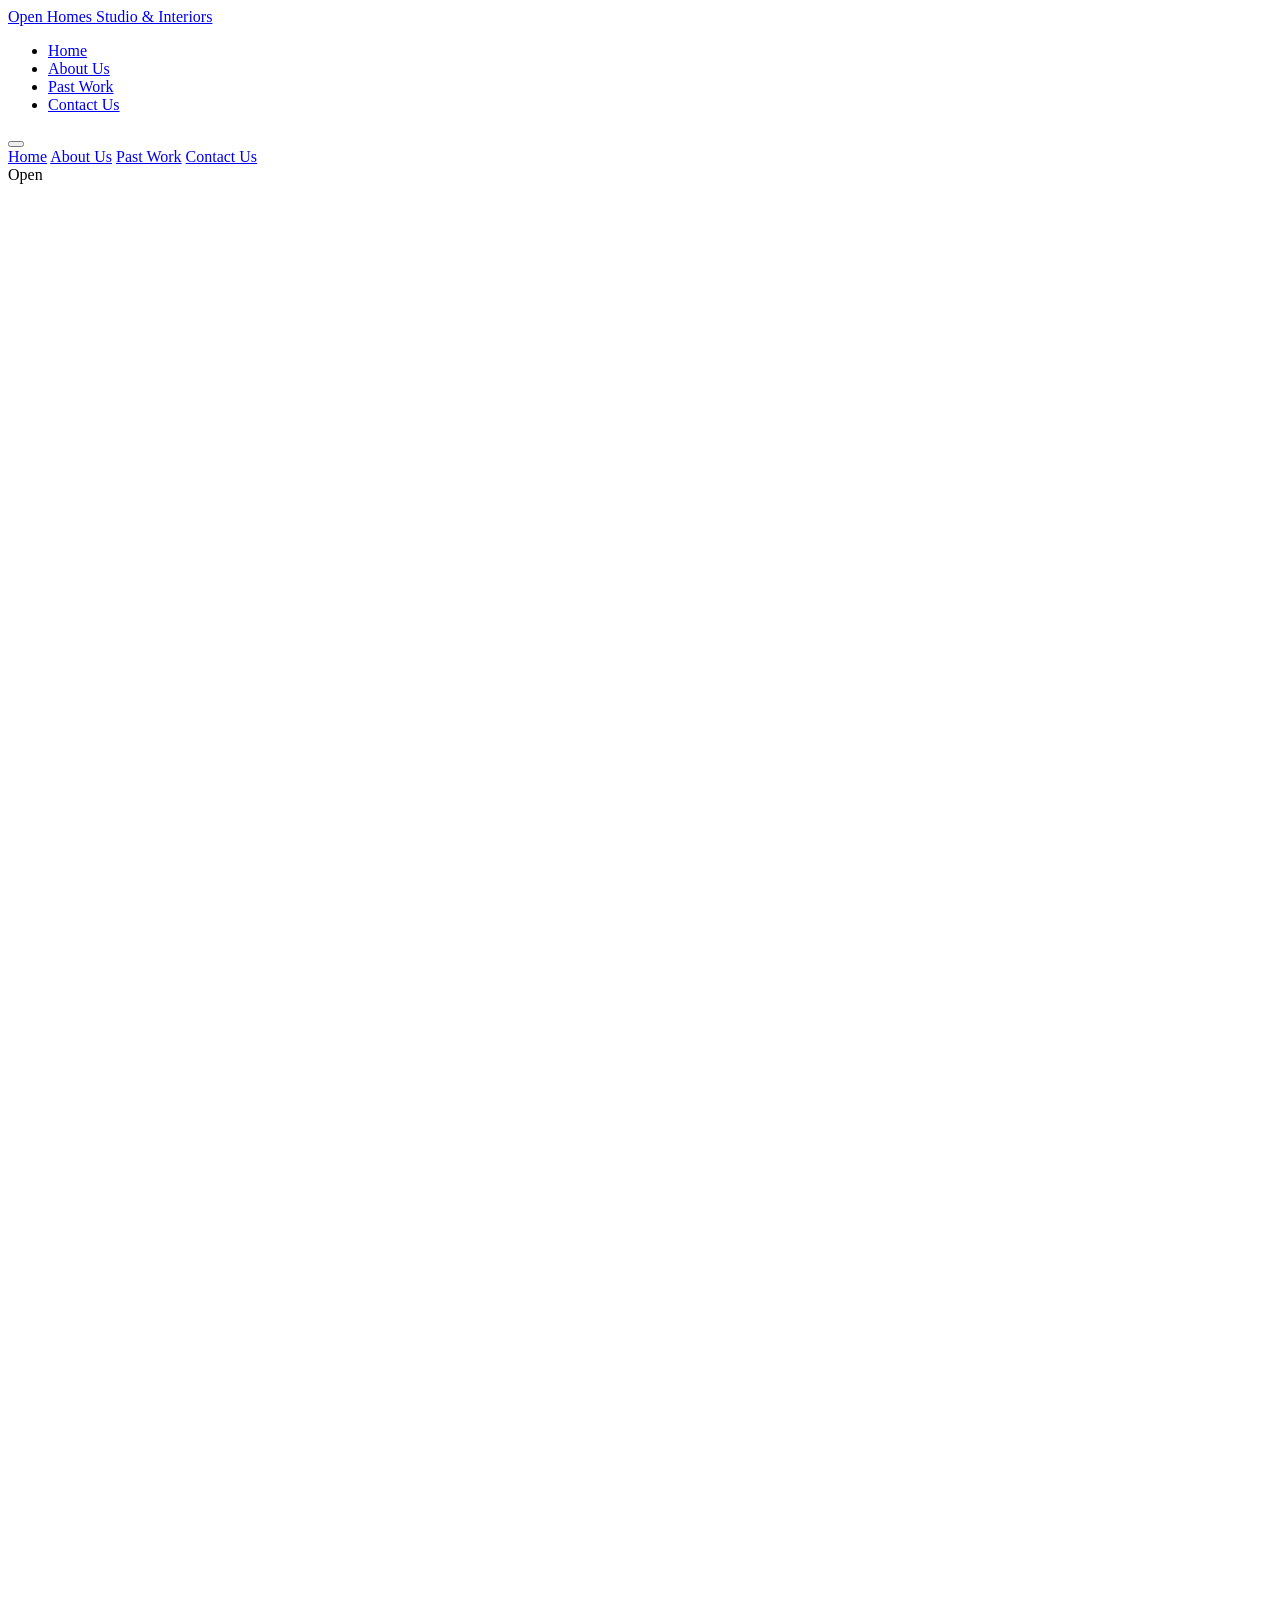
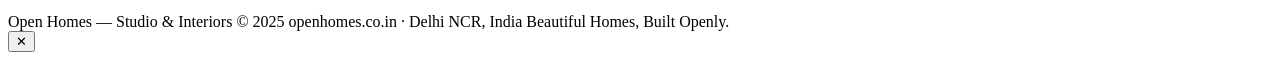
==== index.html @ 8b976450 "Add files via upload" ====
<!DOCTYPE html>
<html lang="en">
<head>
  <meta charset="UTF-8">
  <meta name="viewport" content="width=device-width, initial-scale=1.0">
  <title>Open Homes — Studio &amp; Interiors | Beautiful Homes, Built Openly</title>
  <meta name="description" content="Open Homes Studio & Interiors crafts premium, luxury and ultra-luxury home interiors in Delhi NCR. Transparent design. Beautiful homes.">
  <link rel="stylesheet" href="css/style.css">
  <style>
    .reveal { opacity: 0; transform: translateY(28px); transition: opacity 0.7s ease, transform 0.7s ease; }
    .reveal.revealed { opacity: 1; transform: none; }
  </style>
</head>
<body>

<!-- ── NAVIGATION ── -->
<nav id="mainNav">
  <a href="index.html" class="nav-brand">
    <span class="brand-name">Open Homes</span>
    <span class="brand-tag">Studio &amp; Interiors</span>
  </a>
  <ul class="nav-links">
    <li><a href="index.html">Home</a></li>
    <li><a href="about.html">About Us</a></li>
    <li><a href="work.html">Past Work</a></li>
    <li><a href="contact.html" class="nav-cta">Contact Us</a></li>
  </ul>
  <button class="nav-hamburger" id="navHamburger" aria-label="Menu">
    <span></span><span></span><span></span>
  </button>
</nav>

<div class="mobile-menu" id="mobileMenu">
  <a href="index.html">Home</a>
  <a href="about.html">About Us</a>
  <a href="work.html">Past Work</a>
  <a href="contact.html">Contact Us</a>
</div>

<!-- ══════════════════════════════════════
     SECTION 1 — STORY + GALLERY
══════════════════════════════════════ -->
<section id="home">
  <div class="hero-bg-text">Open</div>
  <div class="hero-inner">

    <!-- Left 1/3: Story -->
    <div class="hero-story reveal">
      <p class="section-eyebrow">Our Story</p>
      <h1>Design<br><span>Runs in</span><br>the Family</h1>
      <div class="threshold"></div>
      <p>
        A father-son duo with an unusual origin story. Rajiv — a Dubai-based NRI who spent decades immersed in the world of luxury living — decided to come home to India and build the house he had always dreamed of. His son Arjun, an IIT-Delhi and IIM-Ahmedabad graduate, had developed the same quiet obsession: investing in homes, renovating them, and discovering that the craft of building beautiful spaces was a calling, not a hobby.
      </p>
      <p class="mt-16">
        Together, they have executed homes for themselves — importing ultra-luxurious fittings from Dubai, guiding a team of skilled craftsmen to replicate exact designs pinned on Pinterest, and learning every nuance of what makes a home truly exceptional.
      </p>
      <div class="hero-tagline">
        <p class="big-tag">"Beautiful Homes, Built Openly."</p>
      </div>
    </div>

    <!-- Right 2/3: Gallery -->
    <div class="hero-gallery reveal" style="transition-delay:0.15s">
      <div class="gallery-card tall">
        <div class="gallery-card-img ph-1 img-placeholder">Luxury Villa — Dubai Imports</div>
        <div class="gallery-caption">
          <h4>Luxury G+2 Villa</h4>
          <p>Ultra-luxury fittings imported from Dubai</p>
        </div>
      </div>
      <div class="gallery-card">
        <div class="gallery-card-img ph-2 img-placeholder" style="aspect-ratio:4/3;display:flex;align-items:center;justify-content:center">Pinterest-perfect Bedroom</div>
        <div class="gallery-caption">
          <h4>Master Suite</h4>
          <p>Craftsmen-replicated designer details</p>
        </div>
      </div>
      <div class="gallery-card">
        <div class="gallery-card-img ph-3 img-placeholder" style="aspect-ratio:4/3;display:flex;align-items:center;justify-content:center">Open Kitchen + Island</div>
        <div class="gallery-caption">
          <h4>Modular Kitchen</h4>
          <p>Franke appliances · lacquered shutters</p>
        </div>
      </div>
    </div>

  </div>
</section>

<!-- ══════════════════════════════════════
     SECTION 2 — OFFERINGS / PACKAGES
══════════════════════════════════════ -->
<section id="offerings">
  <div class="offerings-header reveal">
    <p class="section-eyebrow">Our Offerings</p>
    <h2>Choose Your <span>Canvas</span></h2>
    <div class="threshold-center"></div>
    <p style="max-width:520px;margin:0 auto">Every home is different. Our packages are built around your space, your vision and your budget — with complete transparency at every step.</p>
  </div>

  <div class="packages-grid reveal" style="transition-delay:0.1s">

    <!-- Standard -->
    <div class="package-card">
      <p class="package-tier">Tier 01</p>
      <h3 class="package-name">Standard</h3>
      <div class="package-price">
        <strong>₹1,500 – 2,000 / sq.ft.</strong>
        Best for apartments & modest budgets
      </div>
      <ul class="package-features">
        <li>Vitrified tile flooring (living &amp; kitchen)</li>
        <li>Laminate flooring (bedrooms)</li>
        <li>Modular kitchen — basic finish</li>
        <li>Modular wardrobes (all rooms)</li>
        <li>POP false ceiling with LED cove</li>
        <li>Standard acrylic emulsion paint</li>
        <li>Bathroom — tile cladding + basic fittings</li>
        <li>TV unit + foyer design</li>
        <li>Electrical &amp; plumbing coordination</li>
        <li>Project timeline: 8–10 weeks</li>
      </ul>
      <a class="package-cta" href="contact.html">Get a Quote →</a>
    </div>

    <!-- Premium -->
    <div class="package-card featured">
      <p class="package-tier">Tier 02 — Most Popular</p>
      <h3 class="package-name">Premium</h3>
      <div class="package-price">
        <strong>₹2,000 – 3,000 / sq.ft.</strong>
        Elevated finishes, thoughtful design
      </div>
      <ul class="package-features">
        <li>Large-format vitrified / marble-look tiles</li>
        <li>Engineered wood flooring (bedrooms)</li>
        <li>Modular kitchen — premium shutters &amp; hardware</li>
        <li>Fluted or panelled wardrobe doors</li>
        <li>Gypsum false ceiling with designer profiles</li>
        <li>Luxury emulsion + feature wallpaper (1 room)</li>
        <li>Bathroom — rain shower, frameless glass, backlit mirror</li>
        <li>Custom TV feature wall</li>
        <li>Wooden wall panelling (living room)</li>
        <li>Smart switches &amp; dimmer controls</li>
        <li>3D design walkthrough included</li>
        <li>Project timeline: 10–14 weeks</li>
      </ul>
      <a class="package-cta" href="contact.html">Get a Quote →</a>
    </div>

    <!-- Luxury -->
    <div class="package-card">
      <p class="package-tier">Tier 03</p>
      <h3 class="package-name">Luxury</h3>
      <div class="package-price">
        <strong>₹4,000+ / sq.ft.</strong>
        For those who settle for nothing less
      </div>
      <ul class="package-features">
        <li>Italian / Spanish marble (Calacatta, Statuario)</li>
        <li>Solid wood or herringbone parquet (bedrooms)</li>
        <li>Bespoke modular kitchen — lacquer &amp; MDF</li>
        <li>Floor-to-ceiling custom wardrobes</li>
        <li>Coffered / cove / coffered-PU ceiling</li>
        <li>Designer paint + texture + wallpaper</li>
        <li>Bathroom — soaking tub, heated floors, luxury fittings</li>
        <li>Imported lighting (Flos, Gubi, Louis Poulsen)</li>
        <li>Motorised curtains &amp; smart home integration</li>
        <li>Dedicated project manager</li>
        <li>Lifestyle spaces: bar, gym, home theatre</li>
        <li>Project timeline: 14–20 weeks</li>
      </ul>
      <a class="package-cta" href="contact.html">Get a Quote →</a>
    </div>

    <!-- Custom -->
    <div class="package-card">
      <p class="package-tier">Tier 04</p>
      <h3 class="package-name">Custom</h3>
      <div class="package-price">
        <strong>₹20,000 / week</strong>
        Consultancy + 3D design · Build cost customised
      </div>
      <ul class="package-features">
        <li>1-week intensive design consultancy</li>
        <li>Full 3D walkthroughs &amp; mood boards</li>
        <li>Vaastu + space planning audit</li>
        <li>Material sourcing from anywhere in the world</li>
        <li>Bespoke procurement — Dubai, Italy, Spain</li>
        <li>Artisan &amp; craftsman coordination</li>
        <li>Structural / civil change planning</li>
        <li>Bill of quantities &amp; vendor quotations</li>
        <li>Build cost finalised after design sign-off</li>
        <li>Dedicated relationship manager throughout</li>
        <li>Ongoing post-completion support</li>
        <li>Timeline: as per scope</li>
      </ul>
      <a class="package-cta" href="contact.html">Book a Consultation →</a>
    </div>

  </div>
</section>

<!-- ══════════════════════════════════════
     SECTION 3 — CONTACT
══════════════════════════════════════ -->
<section id="contact-section">
  <div class="contact-inner">

    <div class="contact-info reveal">
      <p class="section-eyebrow">Let's Talk</p>
      <h2>Start Your<br>Home Story</h2>
      <div class="threshold"></div>
      <p>Whether you have a rough idea or a fully formed vision, we would love to hear about your space. We promise complete transparency — on timelines, costs and process — from the very first call.</p>

      <div class="contact-detail">
        <div class="contact-item">
          <div class="contact-icon">✉</div>
          <div class="contact-item-text">
            <strong>Email</strong>
            <span>hello@openhomes.co.in</span>
          </div>
        </div>
        <div class="contact-item">
          <div class="contact-icon">☏</div>
          <div class="contact-item-text">
            <strong>Phone / WhatsApp</strong>
            <span>+91 98XXX XXXXX</span>
          </div>
        </div>
        <div class="contact-item">
          <div class="contact-icon">◎</div>
          <div class="contact-item-text">
            <strong>Serving</strong>
            <span>Delhi · Noida · Gurgaon · Ghaziabad · NCR</span>
          </div>
        </div>
      </div>
    </div>

    <div class="contact-form reveal" style="transition-delay:0.12s" id="homeFormWrap">
      <form id="contactFormHome" novalidate>
        <div class="form-row">
          <div class="form-group">
            <label for="h-name">Your Name</label>
            <input type="text" id="h-name" name="name" placeholder="Rahul Sharma" required>
          </div>
          <div class="form-group">
            <label for="h-phone">Phone / WhatsApp</label>
            <input type="tel" id="h-phone" name="phone" placeholder="+91 98XXX XXXXX" required>
          </div>
        </div>
        <div class="form-group">
          <label for="h-email">Email</label>
          <input type="email" id="h-email" name="email" placeholder="rahul@email.com">
        </div>
        <div class="form-row">
          <div class="form-group">
            <label for="h-area">Area (sq.ft.)</label>
            <input type="text" id="h-area" name="area" placeholder="e.g. 1800 sq.ft.">
          </div>
          <div class="form-group">
            <label for="h-package">Package Interest</label>
            <select id="h-package" name="package">
              <option value="">— Select —</option>
              <option>Standard (₹1,500–2,000/sq.ft.)</option>
              <option>Premium (₹2,000–3,000/sq.ft.)</option>
              <option>Luxury (₹4,000+/sq.ft.)</option>
              <option>Custom Consultancy</option>
              <option>Not sure yet</option>
            </select>
          </div>
        </div>
        <div class="form-group">
          <label for="h-message">Tell us about your home</label>
          <textarea id="h-message" name="message" placeholder="Type of home, location, timeline, any special requirements…"></textarea>
        </div>
        <button type="submit" class="form-submit">Send Enquiry</button>
        <p class="form-note">We respond within 24 hours. No spam, ever.</p>
      </form>
      <div class="form-success">
        <p>✦ Thank you! We'll be in touch very soon.</p>
      </div>
    </div>

  </div>
</section>

<!-- ─── FOOTER ─── -->
<footer>
  <span class="footer-brand">Open Homes — Studio &amp; Interiors</span>
  <span>© 2025 openhomes.co.in · Delhi NCR, India</span>
  <span>Beautiful Homes, Built Openly.</span>
</footer>

<!-- ─── MODAL (reused on work page) ─── -->
<div class="modal-overlay" id="projectModal">
  <div class="modal">
    <button class="modal-close" onclick="closeModal()">✕</button>
    <div class="modal-hero">
      <span class="work-type" id="modalType"></span>
      <h2 id="modalTitle"></h2>
      <p id="modalDesc"></p>
    </div>
    <div class="modal-body" id="modalContent"></div>
  </div>
</div>

<script src="js/main.js"></script>
</body>
</html>
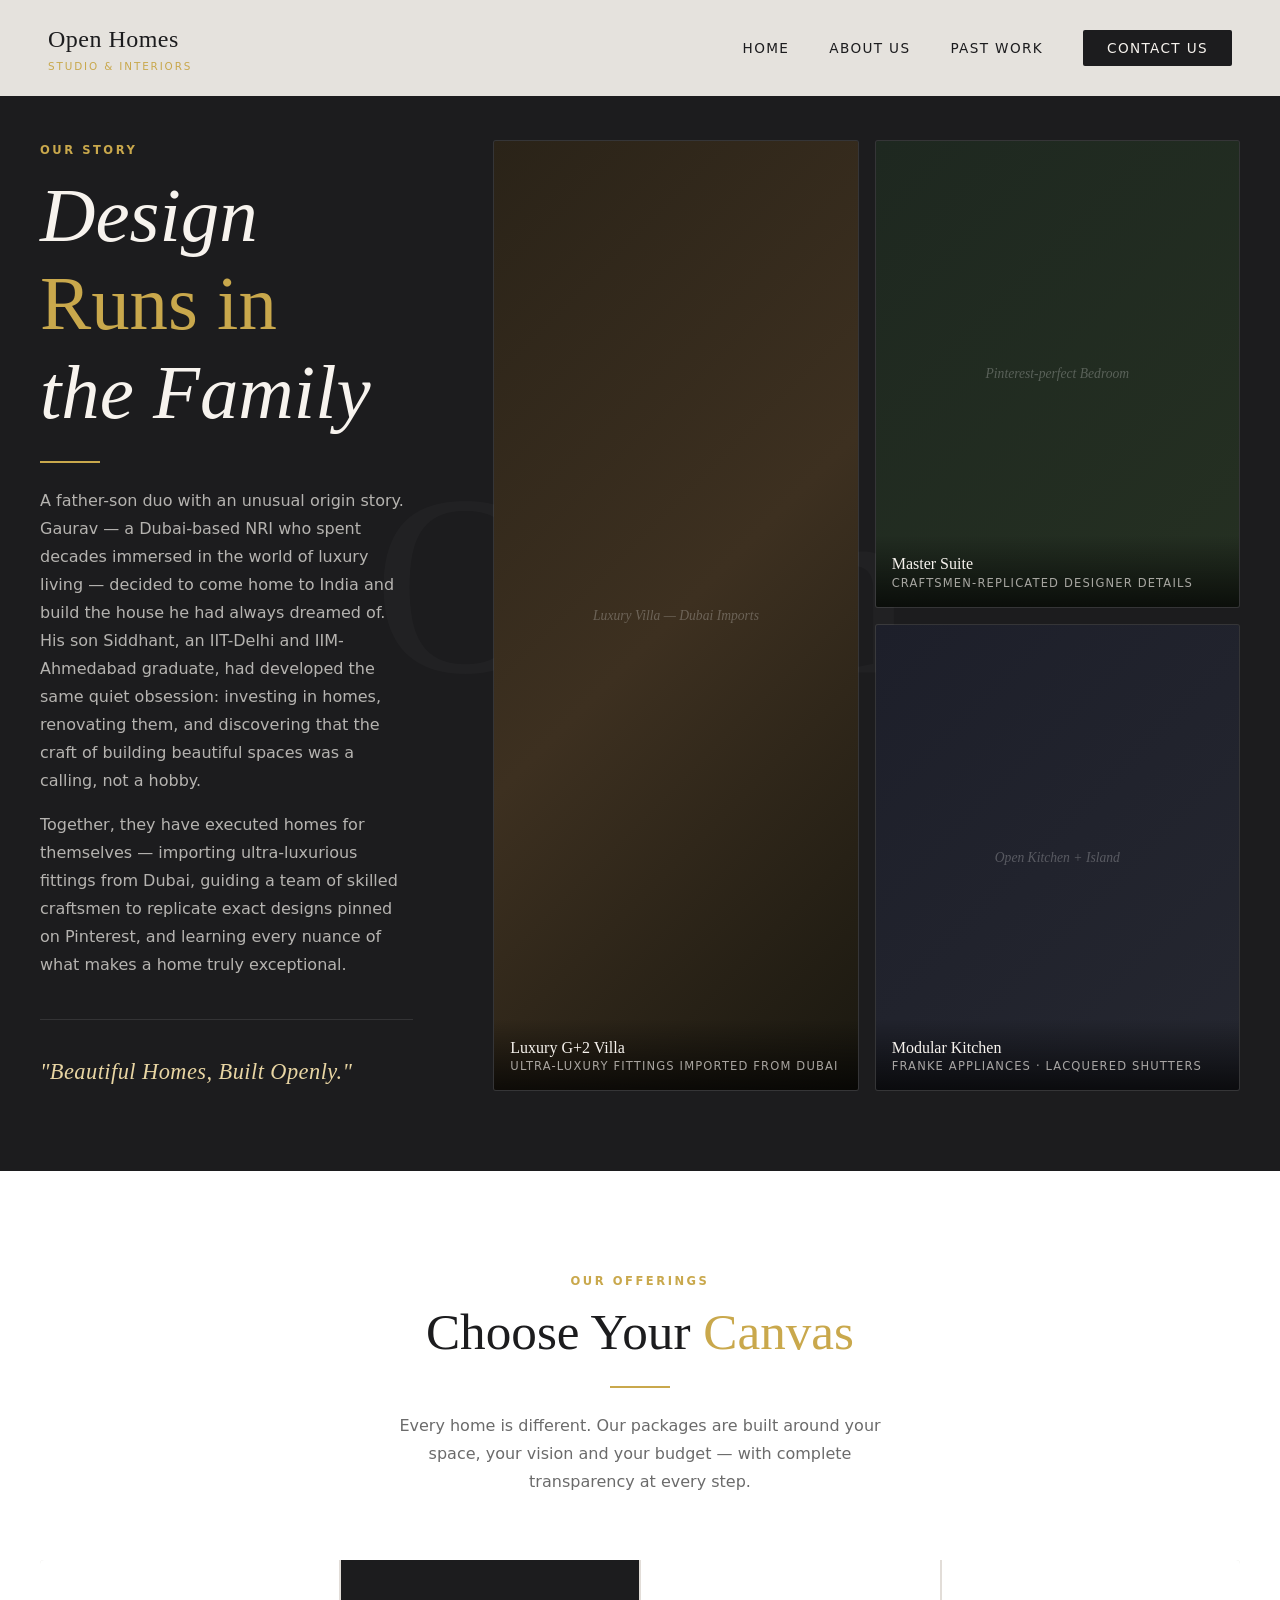
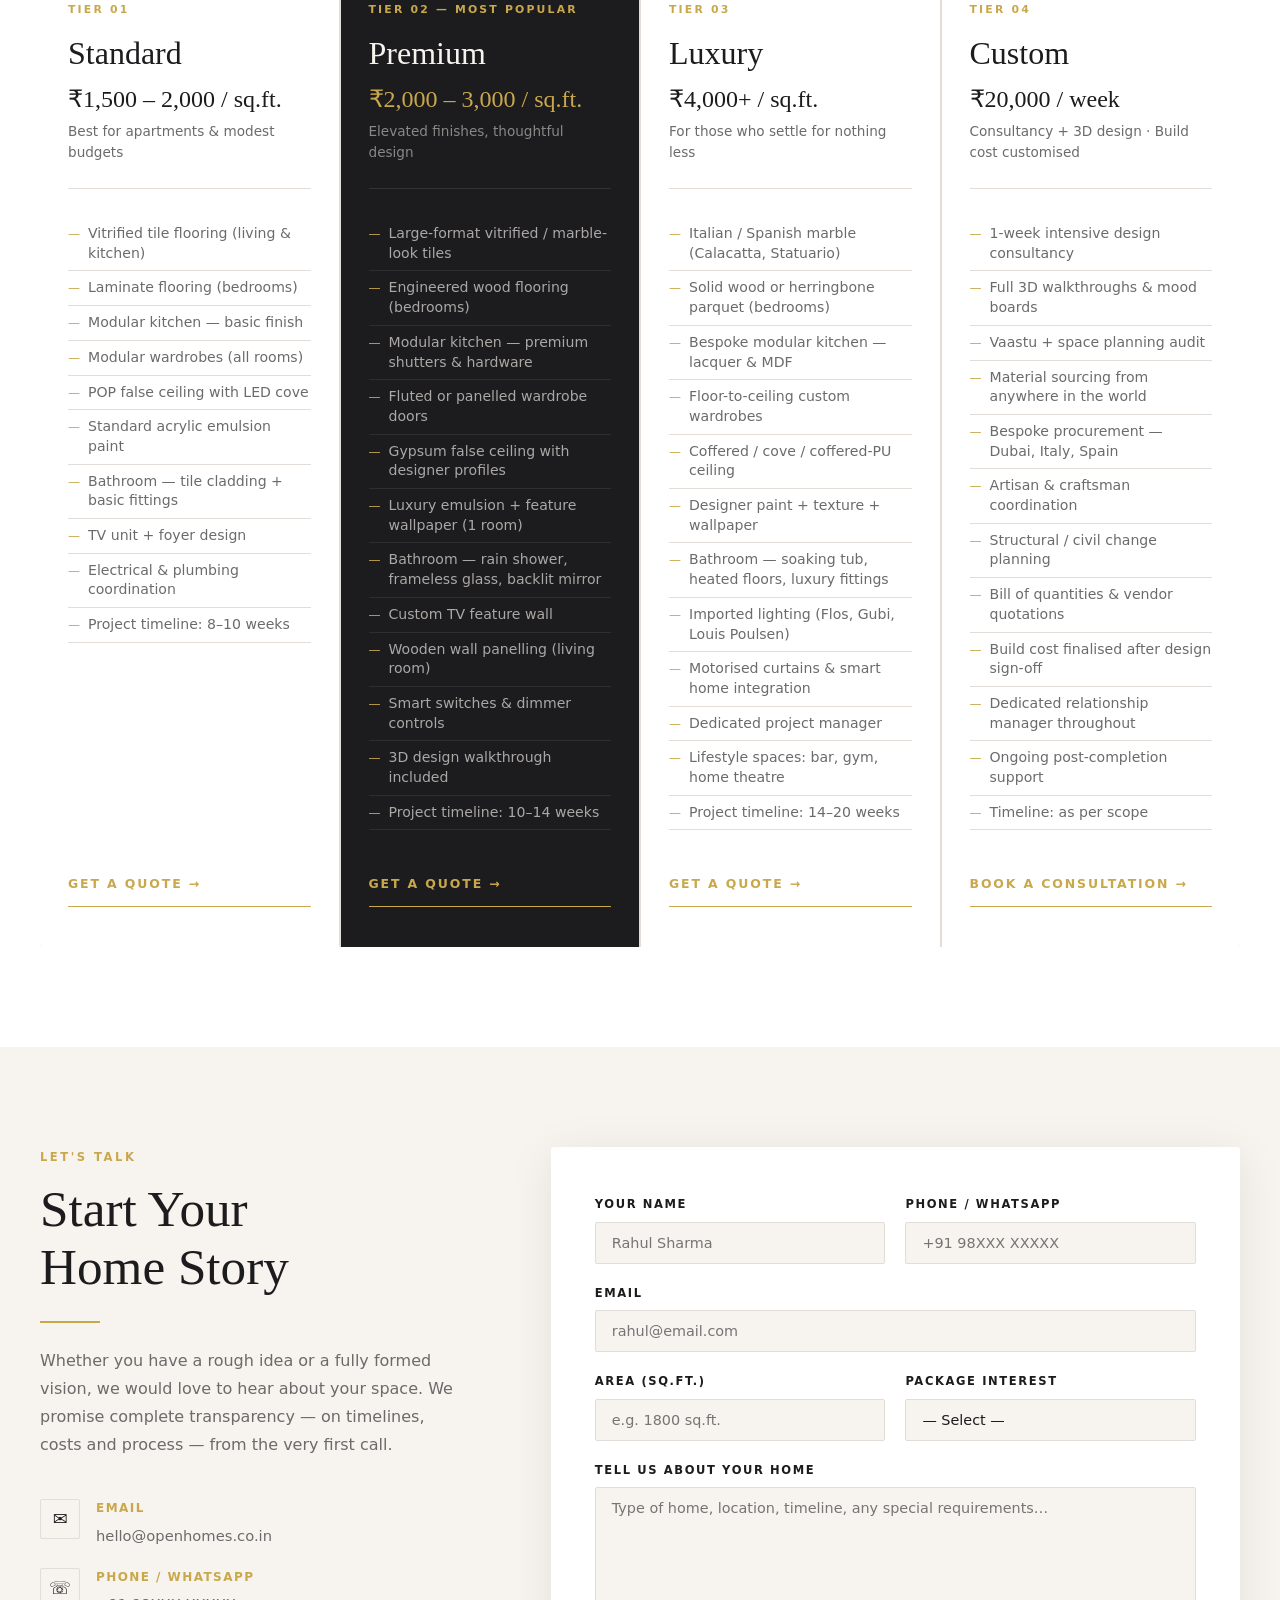
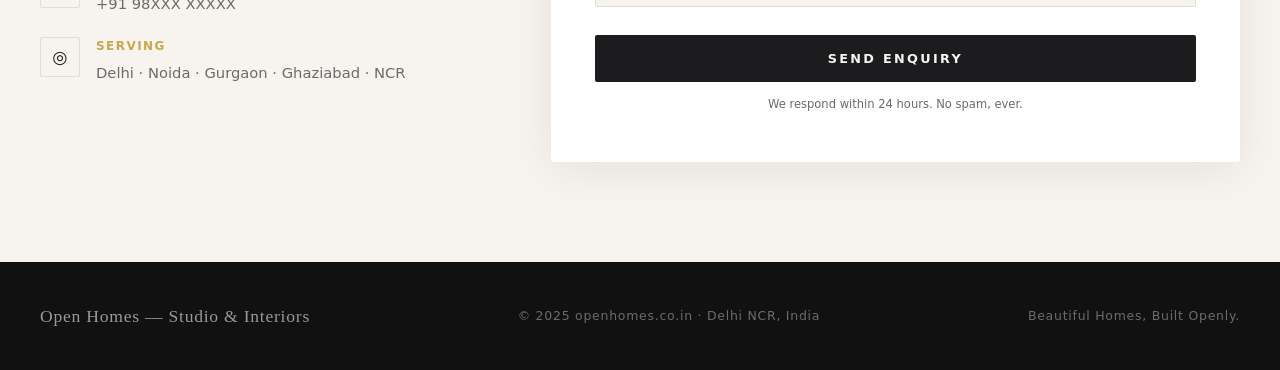
==== commit 624cf094: "Update index.html" ====
--- a/index.html
+++ b/index.html
@@ -50,7 +50,7 @@
       <h1>Design<br><span>Runs in</span><br>the Family</h1>
       <div class="threshold"></div>
       <p>
-        A father-son duo with an unusual origin story. Rajiv — a Dubai-based NRI who spent decades immersed in the world of luxury living — decided to come home to India and build the house he had always dreamed of. His son Arjun, an IIT-Delhi and IIM-Ahmedabad graduate, had developed the same quiet obsession: investing in homes, renovating them, and discovering that the craft of building beautiful spaces was a calling, not a hobby.
+        A father-son duo with an unusual origin story. Gaurav — a Dubai-based NRI who spent decades immersed in the world of luxury living — decided to come home to India and build the house he had always dreamed of. His son Siddhant, an IIT-Delhi and IIM-Ahmedabad graduate, had developed the same quiet obsession: investing in homes, renovating them, and discovering that the craft of building beautiful spaces was a calling, not a hobby.
       </p>
       <p class="mt-16">
         Together, they have executed homes for themselves — importing ultra-luxurious fittings from Dubai, guiding a team of skilled craftsmen to replicate exact designs pinned on Pinterest, and learning every nuance of what makes a home truly exceptional.
--- a/css/style.css
+++ b/css/style.css
@@ -0,0 +1,854 @@
+/* =========================================
+   OPEN HOMES — Studio & Interiors
+   Design System
+   ========================================= */
+
+@import url('https://fonts.googleapis.com/css2?family=Cormorant+Garamond:ital,wght@0,300;0,400;0,500;0,600;1,300;1,400&family=DM+Sans:wght@300;400;500;600&display=swap');
+
+:root {
+  --charcoal: #1C1C1E;
+  --ivory: #F7F3EE;
+  --gold: #C9A84C;
+  --gold-light: #E8D5A3;
+  --sage: #8FA98C;
+  --white: #FFFFFF;
+  --text-muted: #6B6B6B;
+  --border: #E2DDD8;
+
+  --font-display: 'Cormorant Garamond', Georgia, serif;
+  --font-body: 'DM Sans', system-ui, sans-serif;
+
+  --max-w: 1280px;
+  --section-pad: 100px 40px;
+}
+
+*, *::before, *::after { box-sizing: border-box; margin: 0; padding: 0; }
+
+html { scroll-behavior: smooth; }
+
+body {
+  font-family: var(--font-body);
+  background: var(--ivory);
+  color: var(--charcoal);
+  font-size: 16px;
+  line-height: 1.6;
+  -webkit-font-smoothing: antialiased;
+}
+
+/* ─── TYPOGRAPHY ─── */
+h1, h2, h3, h4 {
+  font-family: var(--font-display);
+  font-weight: 400;
+  line-height: 1.15;
+}
+
+h1 { font-size: clamp(2.8rem, 6vw, 5.5rem); }
+h2 { font-size: clamp(2rem, 4vw, 3.2rem); }
+h3 { font-size: clamp(1.4rem, 2.5vw, 2rem); }
+h4 { font-size: 1.2rem; }
+
+p { font-size: 1rem; line-height: 1.75; color: var(--text-muted); }
+
+/* ─── NAV ─── */
+nav {
+  position: fixed;
+  top: 0; left: 0; right: 0;
+  z-index: 1000;
+  display: flex;
+  align-items: center;
+  justify-content: space-between;
+  padding: 20px 48px;
+  background: rgba(247, 243, 238, 0.92);
+  backdrop-filter: blur(12px);
+  border-bottom: 1px solid transparent;
+  transition: border-color 0.3s, box-shadow 0.3s;
+}
+
+nav.scrolled {
+  border-bottom-color: var(--border);
+  box-shadow: 0 2px 24px rgba(0,0,0,0.06);
+}
+
+.nav-brand {
+  display: flex; flex-direction: column;
+  text-decoration: none;
+}
+.nav-brand .brand-name {
+  font-family: var(--font-display);
+  font-size: 1.5rem;
+  font-weight: 500;
+  color: var(--charcoal);
+  letter-spacing: 0.02em;
+}
+.nav-brand .brand-tag {
+  font-size: 0.65rem;
+  text-transform: uppercase;
+  letter-spacing: 0.18em;
+  color: var(--gold);
+  font-weight: 500;
+}
+
+.nav-links {
+  display: flex; gap: 40px; list-style: none;
+}
+.nav-links a {
+  text-decoration: none;
+  font-size: 0.85rem;
+  font-weight: 500;
+  letter-spacing: 0.1em;
+  text-transform: uppercase;
+  color: var(--charcoal);
+  position: relative;
+  transition: color 0.2s;
+}
+.nav-links a::after {
+  content: '';
+  position: absolute;
+  bottom: -4px; left: 0;
+  width: 0; height: 1px;
+  background: var(--gold);
+  transition: width 0.3s;
+}
+.nav-links a:hover { color: var(--gold); }
+.nav-links a:hover::after { width: 100%; }
+
+.nav-cta {
+  background: var(--charcoal);
+  color: var(--ivory) !important;
+  padding: 10px 24px;
+  border-radius: 2px;
+  transition: background 0.2s !important;
+}
+.nav-cta:hover { background: var(--gold) !important; }
+.nav-cta::after { display: none !important; }
+
+/* hamburger */
+.nav-hamburger {
+  display: none; flex-direction: column; gap: 5px;
+  background: none; border: none; cursor: pointer; padding: 4px;
+}
+.nav-hamburger span {
+  display: block; width: 24px; height: 1.5px;
+  background: var(--charcoal); transition: all 0.3s;
+}
+.mobile-menu {
+  display: none; position: fixed;
+  top: 72px; left: 0; right: 0;
+  background: var(--ivory);
+  padding: 24px 40px 32px;
+  border-bottom: 1px solid var(--border);
+  z-index: 999;
+  flex-direction: column; gap: 20px;
+}
+.mobile-menu.open { display: flex; }
+.mobile-menu a {
+  text-decoration: none; font-size: 1.1rem;
+  font-weight: 500; color: var(--charcoal);
+  letter-spacing: 0.05em;
+}
+
+/* ─── THRESHOLD LINE (signature element) ─── */
+.threshold {
+  width: 60px; height: 2px;
+  background: var(--gold);
+  margin: 24px 0;
+}
+
+.threshold-center {
+  width: 60px; height: 2px;
+  background: var(--gold);
+  margin: 24px auto;
+}
+
+/* ─── SECTION WRAPPER ─── */
+.section { padding: var(--section-pad); }
+.container { max-width: var(--max-w); margin: 0 auto; }
+
+.section-eyebrow {
+  font-size: 0.72rem;
+  text-transform: uppercase;
+  letter-spacing: 0.22em;
+  color: var(--gold);
+  font-weight: 600;
+  margin-bottom: 12px;
+}
+
+/* ─── HERO / STORY SECTION ─── */
+#home {
+  padding-top: 0;
+  min-height: 100vh;
+  display: flex; align-items: center;
+  background: var(--charcoal);
+  color: var(--ivory);
+  overflow: hidden;
+  position: relative;
+}
+
+.hero-bg-text {
+  position: absolute;
+  top: 50%; left: 50%;
+  transform: translate(-50%, -50%);
+  font-family: var(--font-display);
+  font-size: clamp(8rem, 20vw, 18rem);
+  color: rgba(255,255,255,0.025);
+  white-space: nowrap;
+  pointer-events: none;
+  user-select: none;
+  letter-spacing: -0.02em;
+}
+
+.hero-inner {
+  display: grid;
+  grid-template-columns: 1fr 2fr;
+  gap: 80px;
+  max-width: var(--max-w);
+  margin: 0 auto;
+  padding: 140px 40px 80px;
+  width: 100%;
+}
+
+.hero-story { position: relative; z-index: 1; }
+.hero-story .section-eyebrow { color: var(--gold); }
+.hero-story h1 {
+  color: var(--ivory);
+  font-style: italic;
+  margin-bottom: 24px;
+}
+.hero-story h1 span { color: var(--gold); font-style: normal; }
+.hero-story p { color: rgba(247,243,238,0.7); }
+
+.hero-tagline {
+  margin-top: 40px;
+  padding-top: 32px;
+  border-top: 1px solid rgba(255,255,255,0.1);
+}
+.hero-tagline .big-tag {
+  font-family: var(--font-display);
+  font-size: clamp(1rem, 2vw, 1.4rem);
+  font-style: italic;
+  color: var(--gold-light);
+  letter-spacing: 0.02em;
+}
+
+/* Hero gallery */
+.hero-gallery {
+  position: relative; z-index: 1;
+  display: grid;
+  grid-template-columns: 1fr 1fr;
+  grid-template-rows: auto auto;
+  gap: 16px;
+}
+
+.gallery-card {
+  border-radius: 3px;
+  overflow: hidden;
+  position: relative;
+  background: rgba(255,255,255,0.04);
+  border: 1px solid rgba(255,255,255,0.08);
+}
+
+.gallery-card-img {
+  width: 100%; aspect-ratio: 4/3;
+  object-fit: cover;
+  display: block;
+  transition: transform 0.6s ease;
+}
+
+.gallery-card:hover .gallery-card-img { transform: scale(1.04); }
+
+.gallery-card.tall { grid-row: span 2; }
+.gallery-card.tall .gallery-card-img { aspect-ratio: 3/4; height: 100%; }
+
+.gallery-caption {
+  position: absolute; bottom: 0; left: 0; right: 0;
+  padding: 20px 16px 16px;
+  background: linear-gradient(transparent, rgba(0,0,0,0.7));
+  color: var(--ivory);
+}
+.gallery-caption h4 {
+  font-family: var(--font-display);
+  font-size: 1rem; font-weight: 400;
+  margin-bottom: 2px;
+}
+.gallery-caption p {
+  font-size: 0.72rem; color: rgba(247,243,238,0.65);
+  text-transform: uppercase; letter-spacing: 0.1em;
+  line-height: 1.3;
+}
+
+/* placeholder gradients for images */
+.img-placeholder {
+  width: 100%; height: 100%;
+  min-height: 200px;
+  display: flex; align-items: center; justify-content: center;
+  font-family: var(--font-display);
+  font-style: italic;
+  color: rgba(255,255,255,0.25);
+  font-size: 0.85rem;
+}
+
+.ph-1 { background: linear-gradient(135deg, #2a2318 0%, #3d3020 50%, #1a1810 100%); }
+.ph-2 { background: linear-gradient(135deg, #1e2820 0%, #253022 100%); }
+.ph-3 { background: linear-gradient(135deg, #1d1f2a 0%, #252730 100%); }
+.ph-4 { background: linear-gradient(135deg, #2a1e1a 0%, #321e18 100%); }
+
+/* ─── OFFERINGS SECTION ─── */
+#offerings {
+  background: var(--white);
+  padding: 100px 40px;
+}
+
+.offerings-header { text-align: center; margin-bottom: 64px; }
+.offerings-header h2 span { color: var(--gold); }
+
+.packages-grid {
+  display: grid;
+  grid-template-columns: repeat(4, 1fr);
+  gap: 2px;
+  max-width: var(--max-w);
+  margin: 0 auto;
+  background: var(--border);
+  border-radius: 4px;
+  overflow: hidden;
+}
+
+.package-card {
+  background: var(--white);
+  padding: 40px 28px;
+  position: relative;
+  transition: background 0.3s;
+  cursor: default;
+  display: flex; flex-direction: column;
+}
+
+.package-card.featured {
+  background: var(--charcoal);
+}
+
+.package-card:hover { background: var(--ivory); }
+.package-card.featured:hover { background: #2a2a2c; }
+
+.package-tier {
+  font-size: 0.68rem;
+  text-transform: uppercase;
+  letter-spacing: 0.2em;
+  color: var(--gold);
+  font-weight: 600;
+  margin-bottom: 16px;
+}
+
+.package-name {
+  font-family: var(--font-display);
+  font-size: 2rem;
+  font-weight: 400;
+  margin-bottom: 8px;
+  color: var(--charcoal);
+}
+
+.package-card.featured .package-name { color: var(--ivory); }
+
+.package-price {
+  font-size: 0.85rem;
+  color: var(--text-muted);
+  margin-bottom: 28px;
+  padding-bottom: 24px;
+  border-bottom: 1px solid var(--border);
+}
+.package-card.featured .package-price { color: rgba(247,243,238,0.5); border-color: rgba(255,255,255,0.1); }
+
+.package-price strong {
+  display: block;
+  font-family: var(--font-display);
+  font-size: 1.5rem;
+  color: var(--charcoal);
+  font-weight: 500;
+  margin-bottom: 2px;
+}
+.package-card.featured .package-price strong { color: var(--gold); }
+
+.package-features { list-style: none; flex: 1; }
+.package-features li {
+  font-size: 0.88rem;
+  color: var(--text-muted);
+  padding: 7px 0;
+  border-bottom: 1px solid var(--border);
+  display: flex; align-items: flex-start; gap: 8px;
+  line-height: 1.4;
+}
+.package-card.featured .package-features li { color: rgba(247,243,238,0.65); border-color: rgba(255,255,255,0.08); }
+
+.package-features li::before {
+  content: '—';
+  color: var(--gold);
+  flex-shrink: 0;
+  font-size: 0.75rem;
+  margin-top: 2px;
+}
+
+.package-cta {
+  margin-top: 32px;
+  display: inline-block;
+  padding: 12px 0;
+  font-size: 0.78rem;
+  text-transform: uppercase;
+  letter-spacing: 0.15em;
+  font-weight: 600;
+  color: var(--gold);
+  text-decoration: none;
+  border-bottom: 1px solid var(--gold);
+  transition: color 0.2s, border-color 0.2s;
+  cursor: pointer;
+  background: none; border-left: none; border-top: none; border-right: none;
+}
+.package-cta:hover { color: var(--charcoal); border-color: var(--charcoal); }
+.package-card.featured .package-cta:hover { color: var(--ivory); border-color: var(--ivory); }
+
+/* ─── CONTACT SECTION ─── */
+#contact-section, #contact {
+  background: var(--ivory);
+  padding: 100px 40px;
+}
+
+#contact { background: var(--charcoal); }
+
+.contact-inner {
+  display: grid;
+  grid-template-columns: 1fr 1.6fr;
+  gap: 80px;
+  max-width: var(--max-w);
+  margin: 0 auto;
+  align-items: start;
+}
+
+.contact-info .section-eyebrow { }
+
+.contact-info h2 { margin-bottom: 16px; }
+
+#contact .contact-info h2 { color: var(--ivory); }
+#contact .contact-info p { color: rgba(247,243,238,0.6); }
+#contact .section-eyebrow { color: var(--gold); }
+
+.contact-detail {
+  margin-top: 40px;
+  display: flex; flex-direction: column; gap: 20px;
+}
+
+.contact-item {
+  display: flex; align-items: flex-start; gap: 16px;
+}
+
+.contact-icon {
+  width: 40px; height: 40px;
+  border: 1px solid var(--border);
+  display: flex; align-items: center; justify-content: center;
+  flex-shrink: 0; font-size: 1.1rem; border-radius: 2px;
+}
+
+#contact .contact-icon {
+  border-color: rgba(255,255,255,0.12);
+  background: rgba(255,255,255,0.04);
+}
+
+.contact-item-text strong {
+  display: block; font-size: 0.75rem;
+  text-transform: uppercase; letter-spacing: 0.12em;
+  color: var(--gold); margin-bottom: 4px; font-weight: 600;
+}
+
+.contact-item-text span {
+  font-size: 0.92rem; color: var(--text-muted);
+}
+
+#contact .contact-item-text span { color: rgba(247,243,238,0.6); }
+
+/* form */
+.contact-form {
+  background: var(--white);
+  padding: 48px 44px;
+  border-radius: 3px;
+  box-shadow: 0 8px 48px rgba(0,0,0,0.08);
+}
+
+#contact .contact-form {
+  background: rgba(255,255,255,0.06);
+  border: 1px solid rgba(255,255,255,0.1);
+  box-shadow: none;
+}
+
+.form-row {
+  display: grid;
+  grid-template-columns: 1fr 1fr;
+  gap: 20px;
+}
+
+.form-group { margin-bottom: 20px; }
+
+.form-group label {
+  display: block;
+  font-size: 0.72rem;
+  text-transform: uppercase;
+  letter-spacing: 0.14em;
+  font-weight: 600;
+  color: var(--charcoal);
+  margin-bottom: 8px;
+}
+
+#contact .form-group label { color: rgba(247,243,238,0.7); }
+
+.form-group input,
+.form-group select,
+.form-group textarea {
+  width: 100%;
+  padding: 12px 16px;
+  border: 1px solid var(--border);
+  border-radius: 2px;
+  background: var(--ivory);
+  font-family: var(--font-body);
+  font-size: 0.9rem;
+  color: var(--charcoal);
+  outline: none;
+  transition: border-color 0.2s;
+  appearance: none;
+}
+
+#contact .form-group input,
+#contact .form-group select,
+#contact .form-group textarea {
+  background: rgba(255,255,255,0.07);
+  border-color: rgba(255,255,255,0.12);
+  color: var(--ivory);
+}
+
+.form-group input:focus,
+.form-group select:focus,
+.form-group textarea:focus { border-color: var(--gold); }
+
+.form-group textarea { height: 120px; resize: none; }
+
+.form-group select option { background: var(--charcoal); color: var(--ivory); }
+
+.form-submit {
+  width: 100%;
+  padding: 16px;
+  background: var(--charcoal);
+  color: var(--ivory);
+  border: none;
+  font-family: var(--font-body);
+  font-size: 0.8rem;
+  text-transform: uppercase;
+  letter-spacing: 0.18em;
+  font-weight: 600;
+  cursor: pointer;
+  border-radius: 2px;
+  transition: background 0.25s;
+}
+.form-submit:hover { background: var(--gold); }
+
+#contact .form-submit { background: var(--gold); color: var(--charcoal); }
+#contact .form-submit:hover { background: var(--ivory); }
+
+.form-note {
+  font-size: 0.72rem;
+  color: var(--text-muted);
+  margin-top: 12px;
+  text-align: center;
+}
+#contact .form-note { color: rgba(247,243,238,0.35); }
+
+.form-success {
+  display: none;
+  text-align: center;
+  padding: 40px;
+  font-family: var(--font-display);
+  font-size: 1.5rem;
+  color: var(--gold);
+  font-style: italic;
+}
+
+/* ─── FOOTER ─── */
+footer {
+  background: #111;
+  color: rgba(247,243,238,0.4);
+  padding: 40px;
+  display: flex;
+  align-items: center;
+  justify-content: space-between;
+  font-size: 0.78rem;
+  letter-spacing: 0.06em;
+}
+
+footer .footer-brand {
+  font-family: var(--font-display);
+  font-size: 1.1rem;
+  color: rgba(247,243,238,0.6);
+}
+
+/* ─── PAGE: ABOUT ─── */
+#about-hero {
+  padding: 160px 40px 80px;
+  background: var(--charcoal);
+  text-align: center;
+}
+#about-hero h1 { color: var(--ivory); font-style: italic; }
+#about-hero p { color: rgba(247,243,238,0.6); max-width: 560px; margin: 20px auto 0; }
+
+#about-story {
+  padding: 100px 40px;
+  background: var(--ivory);
+}
+
+.about-story-grid {
+  display: grid;
+  grid-template-columns: 1fr 1fr;
+  gap: 80px;
+  max-width: var(--max-w);
+  margin: 0 auto 80px;
+  align-items: center;
+}
+
+.about-story-grid.reverse { direction: rtl; }
+.about-story-grid.reverse > * { direction: ltr; }
+
+.about-img-block {
+  background: var(--charcoal);
+  aspect-ratio: 4/5;
+  border-radius: 3px;
+  display: flex; align-items: center; justify-content: center;
+  font-family: var(--font-display);
+  font-style: italic;
+  color: rgba(247,243,238,0.2);
+  font-size: 0.9rem;
+  position: relative; overflow: hidden;
+}
+
+.about-img-block::before {
+  content: '';
+  position: absolute; bottom: 0; left: 0; right: 0;
+  height: 4px; background: var(--gold);
+}
+
+.about-text h2 { margin-bottom: 16px; }
+.about-text p { margin-bottom: 16px; }
+
+.philosophy-grid {
+  max-width: var(--max-w); margin: 0 auto;
+  display: grid; grid-template-columns: repeat(3, 1fr); gap: 32px;
+}
+
+.philosophy-card {
+  padding: 36px 28px;
+  border: 1px solid var(--border);
+  border-radius: 3px;
+}
+
+.philosophy-card .icon { font-size: 1.8rem; margin-bottom: 16px; }
+.philosophy-card h4 { font-family: var(--font-display); font-size: 1.3rem; margin-bottom: 10px; }
+
+/* ─── PAGE: PAST WORK ─── */
+#work-hero {
+  padding: 160px 40px 80px;
+  background: var(--charcoal); text-align: center;
+}
+#work-hero h1 { color: var(--ivory); font-style: italic; }
+#work-hero p { color: rgba(247,243,238,0.6); max-width: 480px; margin: 16px auto 0; }
+
+#work-grid { padding: 80px 40px 100px; }
+
+.work-tiles {
+  display: grid;
+  grid-template-columns: repeat(2, 1fr);
+  gap: 24px;
+  max-width: var(--max-w); margin: 0 auto;
+}
+
+.work-tile {
+  position: relative; overflow: hidden;
+  border-radius: 3px; cursor: pointer;
+  background: var(--charcoal);
+  aspect-ratio: 16/10;
+  transition: transform 0.3s;
+}
+
+.work-tile:hover { transform: translateY(-4px); }
+.work-tile:hover .work-tile-overlay { opacity: 1; }
+
+.work-tile-bg {
+  width: 100%; height: 100%;
+  object-fit: cover; display: block;
+  transition: transform 0.5s;
+}
+.work-tile:hover .work-tile-bg { transform: scale(1.04); }
+
+.work-tile-ph {
+  width: 100%; height: 100%;
+  display: flex; align-items: center; justify-content: center;
+  font-family: var(--font-display);
+  font-style: italic;
+  color: rgba(255,255,255,0.15);
+}
+
+.work-tile-info {
+  position: absolute; bottom: 0; left: 0; right: 0;
+  padding: 32px 28px 24px;
+  background: linear-gradient(transparent, rgba(0,0,0,0.75));
+  color: var(--ivory);
+}
+
+.work-tile-info .work-type {
+  font-size: 0.68rem;
+  text-transform: uppercase; letter-spacing: 0.18em;
+  color: var(--gold); margin-bottom: 6px; display: block;
+}
+
+.work-tile-info h3 {
+  font-family: var(--font-display);
+  font-size: 1.5rem; font-weight: 400; color: var(--ivory);
+}
+
+.work-tile-overlay {
+  position: absolute; inset: 0;
+  background: rgba(201,168,76,0.12);
+  display: flex; align-items: center; justify-content: center;
+  opacity: 0; transition: opacity 0.3s;
+}
+
+.overlay-btn {
+  padding: 12px 28px;
+  border: 1px solid rgba(255,255,255,0.7);
+  color: var(--ivory);
+  font-size: 0.75rem; text-transform: uppercase;
+  letter-spacing: 0.14em; font-weight: 600;
+  border-radius: 2px; background: none;
+  cursor: pointer;
+  font-family: var(--font-body);
+  transition: background 0.2s, color 0.2s;
+}
+.overlay-btn:hover { background: var(--ivory); color: var(--charcoal); }
+
+/* ─── MODAL ─── */
+.modal-overlay {
+  display: none; position: fixed; inset: 0;
+  background: rgba(0,0,0,0.75); z-index: 2000;
+  padding: 40px; overflow-y: auto;
+  backdrop-filter: blur(6px);
+}
+
+.modal-overlay.open { display: flex; align-items: flex-start; justify-content: center; }
+
+.modal {
+  background: var(--ivory);
+  max-width: 900px; width: 100%;
+  border-radius: 4px; overflow: hidden;
+  position: relative;
+  margin: auto;
+}
+
+.modal-close {
+  position: absolute; top: 20px; right: 20px;
+  background: rgba(0,0,0,0.15); border: none;
+  width: 36px; height: 36px; border-radius: 50%;
+  cursor: pointer; font-size: 1.1rem;
+  color: var(--charcoal); z-index: 10;
+  display: flex; align-items: center; justify-content: center;
+  transition: background 0.2s;
+}
+.modal-close:hover { background: rgba(0,0,0,0.3); color: white; }
+
+.modal-hero {
+  background: var(--charcoal);
+  padding: 52px 48px 40px;
+}
+
+.modal-hero .work-type {
+  font-size: 0.7rem; text-transform: uppercase;
+  letter-spacing: 0.2em; color: var(--gold); margin-bottom: 10px; display: block;
+}
+
+.modal-hero h2 { color: var(--ivory); font-style: italic; margin-bottom: 10px; }
+.modal-hero p { color: rgba(247,243,238,0.6); max-width: 600px; }
+
+.modal-body { padding: 48px; }
+
+.modal-section { margin-bottom: 36px; }
+.modal-section h4 {
+  font-family: var(--font-display); font-size: 1.2rem;
+  margin-bottom: 14px; color: var(--charcoal);
+}
+
+.modal-tags { display: flex; flex-wrap: wrap; gap: 8px; }
+.modal-tag {
+  padding: 6px 14px;
+  border: 1px solid var(--border);
+  font-size: 0.78rem; border-radius: 2px;
+  color: var(--text-muted);
+}
+.modal-tag.highlight {
+  background: var(--gold); color: var(--charcoal);
+  border-color: var(--gold); font-weight: 600;
+}
+
+/* ─── UTILITIES ─── */
+.btn-primary {
+  display: inline-block;
+  padding: 14px 36px;
+  background: var(--gold);
+  color: var(--charcoal);
+  font-family: var(--font-body);
+  font-size: 0.78rem;
+  text-transform: uppercase;
+  letter-spacing: 0.16em;
+  font-weight: 600;
+  text-decoration: none;
+  border-radius: 2px;
+  border: none; cursor: pointer;
+  transition: background 0.2s, transform 0.2s;
+}
+.btn-primary:hover { background: #b8942e; transform: translateY(-1px); }
+
+.text-gold { color: var(--gold); }
+.text-center { text-align: center; }
+.mt-8 { margin-top: 8px; }
+.mt-16 { margin-top: 16px; }
+.mt-24 { margin-top: 24px; }
+.mt-32 { margin-top: 32px; }
+.mt-48 { margin-top: 48px; }
+
+/* ─── RESPONSIVE ─── */
+@media (max-width: 1024px) {
+  .packages-grid { grid-template-columns: repeat(2, 1fr); }
+}
+
+@media (max-width: 768px) {
+  :root { --section-pad: 72px 24px; }
+
+  nav { padding: 18px 24px; }
+  .nav-links { display: none; }
+  .nav-hamburger { display: flex; }
+
+  .hero-inner {
+    grid-template-columns: 1fr;
+    padding: 120px 24px 60px;
+    gap: 48px;
+  }
+  .hero-gallery { grid-template-columns: 1fr 1fr; }
+  .gallery-card.tall { grid-row: auto; }
+  .gallery-card.tall .gallery-card-img { aspect-ratio: 4/3; height: auto; }
+
+  .packages-grid { grid-template-columns: 1fr; }
+  .contact-inner { grid-template-columns: 1fr; gap: 48px; }
+  .contact-form { padding: 32px 24px; }
+  .form-row { grid-template-columns: 1fr; }
+
+  .about-story-grid { grid-template-columns: 1fr; gap: 40px; }
+  .about-story-grid.reverse { direction: ltr; }
+  .philosophy-grid { grid-template-columns: 1fr; }
+  .work-tiles { grid-template-columns: 1fr; }
+
+  footer { flex-direction: column; gap: 12px; text-align: center; }
+  .modal-hero { padding: 40px 28px 32px; }
+  .modal-body { padding: 32px 24px; }
+}
+
+@media (prefers-reduced-motion: reduce) {
+  *, *::before, *::after { transition: none !important; animation: none !important; }
+}
